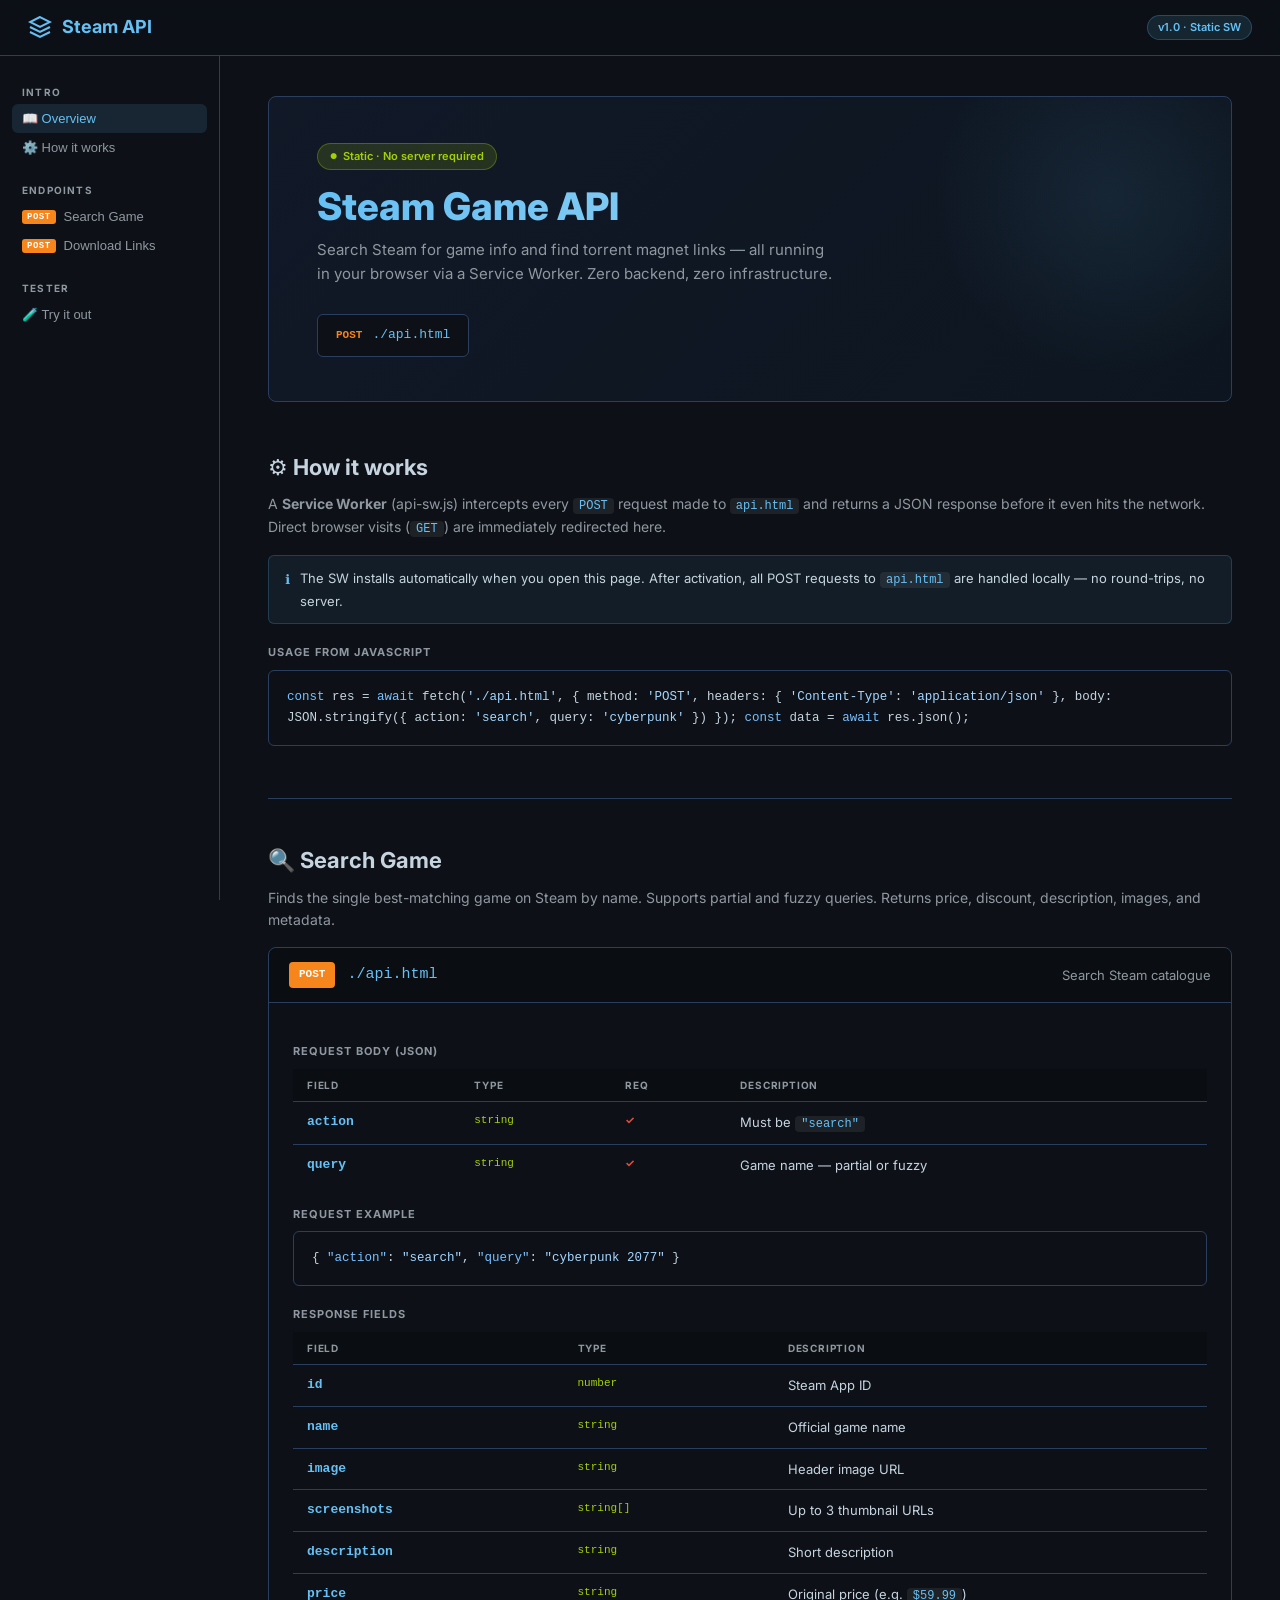
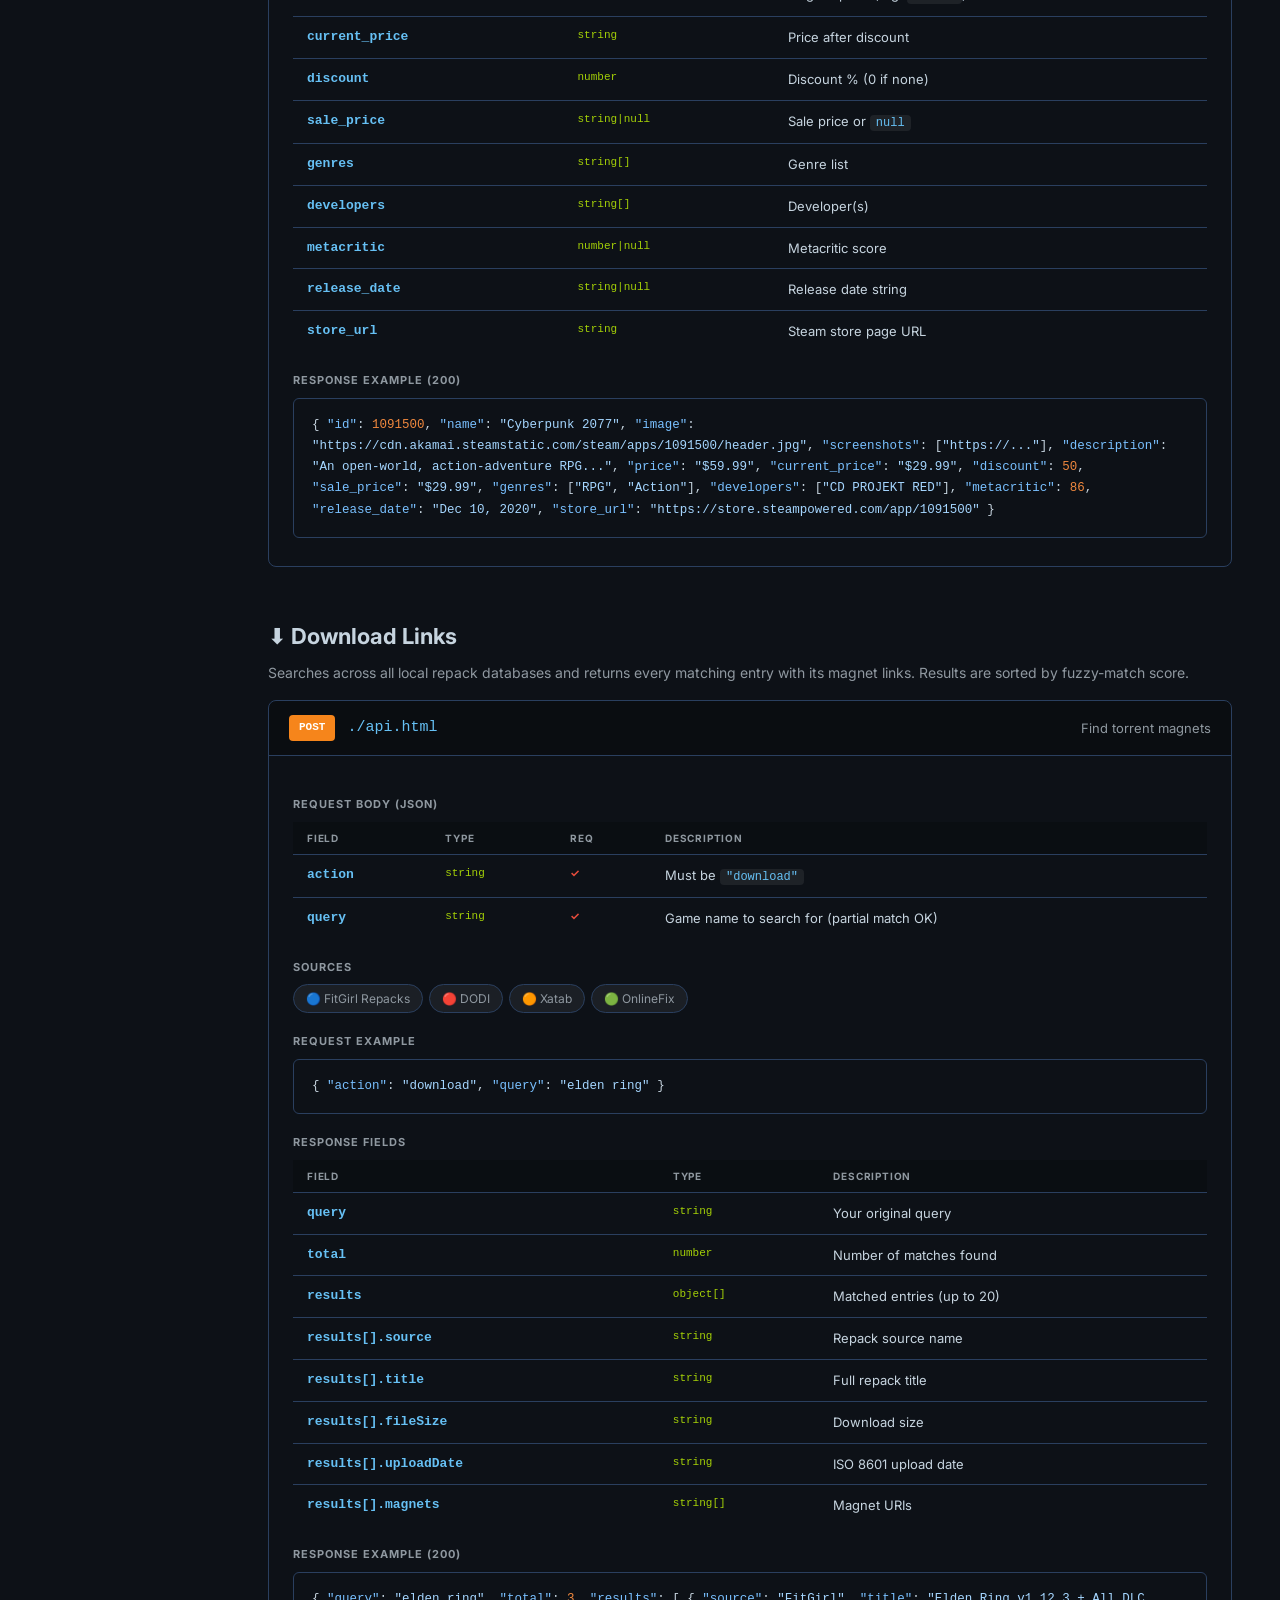
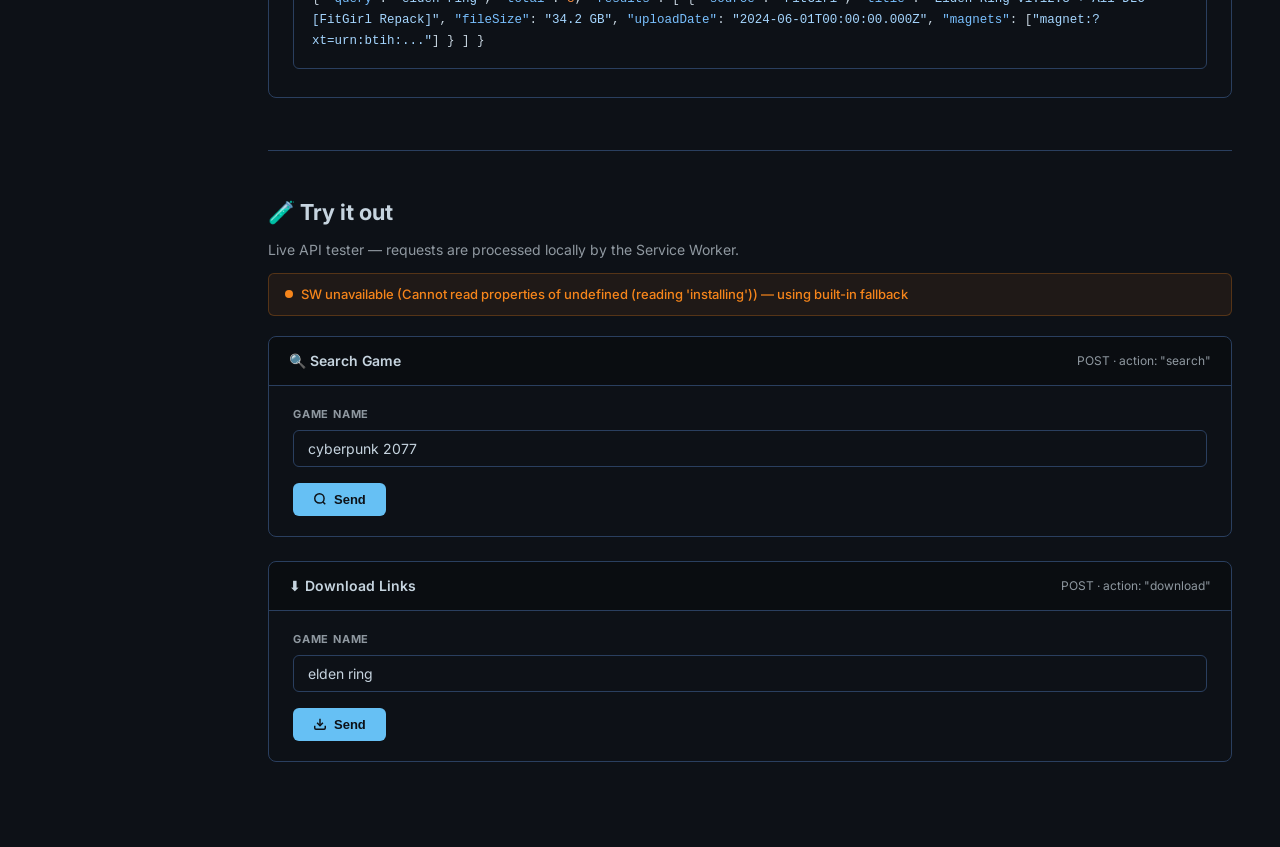
==== backend/index.html @ 7e354c8d "add backend logic" ====
<!DOCTYPE html>
<html lang="en">
<head>
  <meta charset="UTF-8">
  <meta name="viewport" content="width=device-width, initial-scale=1.0">
  <title>Steam API — Documentation</title>
  <link rel="preconnect" href="https://fonts.googleapis.com">
  <link href="https://fonts.googleapis.com/css2?family=Inter:wght@400;500;600;700;800&display=swap" rel="stylesheet">
  <style>
    :root {
      --bg:       #0d1117;
      --bg-nav:   #161b22;
      --bg-card:  #1a2332;
      --bg-code:  #0d1117;
      --border:   #2a3f5f;
      --accent:   #66c0f4;
      --accent2:  #4fa8db;
      --green:    #a4d007;
      --orange:   #f6851b;
      --red:      #e74c3c;
      --text:     #c6d4df;
      --muted:    #8f98a0;
      --r:        8px;
    }
    * { margin: 0; padding: 0; box-sizing: border-box; }
    html { scroll-behavior: smooth; }

    body {
      font-family: 'Inter', system-ui, sans-serif;
      background: var(--bg);
      color: var(--text);
      min-height: 100vh;
      line-height: 1.6;
    }

    /* ── Header ─────────────────────────────────────────────── */
    header {
      position: sticky; top: 0; z-index: 200;
      background: rgba(13,17,23,0.92);
      backdrop-filter: blur(10px);
      border-bottom: 1px solid var(--border);
      height: 56px;
      display: flex; align-items: center; justify-content: space-between;
      padding: 0 28px;
    }
    .logo {
      display: flex; align-items: center; gap: 10px;
      font-size: 18px; font-weight: 700; color: var(--accent);
      text-decoration: none;
    }
    .logo svg { width: 24px; height: 24px; }
    .header-right { display: flex; align-items: center; gap: 12px; }
    .version-tag {
      background: rgba(102,192,244,0.12);
      border: 1px solid rgba(102,192,244,0.25);
      color: var(--accent);
      padding: 3px 10px; border-radius: 20px; font-size: 11px; font-weight: 600;
    }

    /* ── Layout ─────────────────────────────────────────────── */
    .layout {
      display: flex;
      max-width: 1280px;
      margin: 0 auto;
    }

    /* ── Sidebar ─────────────────────────────────────────────── */
    .sidebar {
      width: 220px; flex-shrink: 0;
      padding: 28px 0;
      position: sticky; top: 56px;
      height: calc(100vh - 56px);
      overflow-y: auto;
      border-right: 1px solid var(--border);
    }
    .sb-group { padding: 0 12px; margin-bottom: 20px; }
    .sb-label {
      font-size: 10px; font-weight: 700; text-transform: uppercase;
      letter-spacing: 1.2px; color: var(--muted);
      padding: 0 10px; margin-bottom: 4px;
    }
    .sb-link {
      display: flex; align-items: center; gap: 8px;
      padding: 7px 10px; border-radius: 6px;
      color: var(--muted); font-size: 13px; font-weight: 500;
      cursor: pointer; text-decoration: none; transition: all .15s;
      border: none; background: none; width: 100%; text-align: left;
    }
    .sb-link:hover { background: rgba(102,192,244,0.08); color: var(--text); }
    .sb-link.active { background: rgba(102,192,244,0.12); color: var(--accent); }
    .method-pill {
      font-size: 9px; font-weight: 800; padding: 2px 5px;
      border-radius: 3px; background: var(--orange); color: #fff;
      font-family: monospace; letter-spacing: .5px;
    }

    /* ── Main ────────────────────────────────────────────────── */
    .main {
      flex: 1; min-width: 0;
      padding: 40px 48px;
    }

    /* ── Hero ────────────────────────────────────────────────── */
    .hero {
      background: linear-gradient(135deg, #111827 0%, #0d1620 100%);
      border: 1px solid var(--border);
      border-radius: var(--r);
      padding: 44px 48px;
      margin-bottom: 48px;
      position: relative; overflow: hidden;
    }
    .hero::after {
      content: '';
      position: absolute; top: -80px; right: -60px;
      width: 360px; height: 360px;
      background: radial-gradient(circle, rgba(102,192,244,.09) 0%, transparent 70%);
      pointer-events: none;
    }
    .hero-badge {
      display: inline-flex; align-items: center; gap: 6px;
      background: rgba(164,208,7,.15); border: 1px solid rgba(164,208,7,.3);
      color: var(--green); padding: 4px 12px; border-radius: 20px;
      font-size: 11px; font-weight: 600; margin-bottom: 16px;
    }
    .hero-badge::before { content: '●'; font-size: 8px; }
    .hero-title {
      font-size: 38px; font-weight: 800; line-height: 1.1;
      background: linear-gradient(90deg, var(--accent) 0%, #a8d8f0 100%);
      -webkit-background-clip: text; -webkit-text-fill-color: transparent;
      margin-bottom: 10px;
    }
    .hero-sub {
      color: var(--muted); font-size: 15px; max-width: 520px; margin-bottom: 28px;
    }
    .base-url-box {
      display: inline-flex; align-items: center; gap: 10px;
      background: var(--bg-code); border: 1px solid var(--border);
      border-radius: 6px; padding: 10px 18px; font-family: monospace; font-size: 13px;
    }
    .base-url-box .lbl { color: var(--orange); font-weight: 700; font-size: 11px; }
    .base-url-box .url { color: var(--accent); }

    /* ── Section ─────────────────────────────────────────────── */
    .section { margin-bottom: 52px; }
    h2 {
      font-size: 22px; font-weight: 700; margin-bottom: 8px;
      display: flex; align-items: center; gap: 10px; color: var(--text);
    }
    h3 {
      font-size: 11px; font-weight: 700; text-transform: uppercase;
      letter-spacing: 1px; color: var(--muted); margin-bottom: 8px; margin-top: 20px;
    }
    p { color: var(--muted); margin-bottom: 12px; font-size: 14px; }
    hr { border: none; border-top: 1px solid var(--border); margin: 44px 0; }

    /* ── Info box ────────────────────────────────────────────── */
    .info-box {
      display: flex; align-items: flex-start; gap: 10px;
      background: rgba(102,192,244,.07); border: 1px solid rgba(102,192,244,.2);
      border-radius: 6px; padding: 12px 16px; font-size: 13px; color: var(--text);
      margin: 16px 0;
    }
    .info-box .icon { color: var(--accent); flex-shrink: 0; margin-top: 1px; }

    /* ── Endpoint card ───────────────────────────────────────── */
    .endpoint {
      border: 1px solid var(--border); border-radius: var(--r);
      overflow: hidden; margin-top: 16px;
    }
    .ep-head {
      display: flex; align-items: center; gap: 12px;
      padding: 14px 20px; background: rgba(0,0,0,.25);
      border-bottom: 1px solid var(--border);
    }
    .ep-method {
      font-size: 11px; font-weight: 800; padding: 4px 10px; border-radius: 4px;
      background: var(--orange); color: #fff; font-family: monospace;
    }
    .ep-path { font-family: monospace; font-size: 15px; color: var(--accent); }
    .ep-tagline { color: var(--muted); font-size: 13px; margin-left: auto; }
    .ep-body { padding: 20px 24px; }

    /* ── Table ───────────────────────────────────────────────── */
    table { width: 100%; border-collapse: collapse; font-size: 13px; }
    th {
      text-align: left; padding: 8px 14px;
      background: rgba(0,0,0,.2); color: var(--muted);
      font-size: 10px; font-weight: 700; text-transform: uppercase; letter-spacing: .8px;
    }
    td { padding: 10px 14px; border-top: 1px solid var(--border); vertical-align: top; }
    .td-name { font-family: monospace; color: var(--accent); font-weight: 600; }
    .td-type { font-family: monospace; color: var(--green); font-size: 11px; }
    .td-req  { color: var(--red); font-size: 11px; font-weight: 700; }
    code {
      background: rgba(255,255,255,.07); padding: 1px 6px; border-radius: 4px;
      font-family: monospace; font-size: 12px; color: var(--accent);
    }

    /* ── Code block ──────────────────────────────────────────── */
    .cb {
      background: var(--bg-code); border: 1px solid var(--border);
      border-radius: 6px; padding: 16px 18px; font-family: monospace;
      font-size: 12.5px; line-height: 1.7; overflow-x: auto;
      margin: 8px 0;
    }
    .jk { color: #79c0ff; }
    .js { color: #a5d6ff; }
    .jn { color: #f0883e; }
    .jb { color: #ff7b72; }
    .jnu { color: #8b949e; }

    /* ── Tags ────────────────────────────────────────────────── */
    .tags { display: flex; flex-wrap: wrap; gap: 6px; margin: 8px 0; }
    .tag {
      background: rgba(255,255,255,.06); border: 1px solid var(--border);
      padding: 4px 12px; border-radius: 20px; font-size: 12px; color: var(--muted);
    }

    /* ── Tester ──────────────────────────────────────────────── */
    .tester {
      border: 1px solid var(--border); border-radius: var(--r);
      overflow: hidden; margin-bottom: 24px;
    }
    .tester-head {
      display: flex; align-items: center; justify-content: space-between;
      padding: 13px 20px; background: rgba(0,0,0,.25);
      border-bottom: 1px solid var(--border);
    }
    .tester-title { font-size: 14px; font-weight: 600; }
    .tester-meta  { font-size: 12px; color: var(--muted); }
    .tester-body  { padding: 20px 24px; }

    .form-group { margin-bottom: 16px; }
    .form-label {
      display: block; font-size: 11px; font-weight: 700; text-transform: uppercase;
      letter-spacing: .8px; color: var(--muted); margin-bottom: 6px;
    }
    .form-input {
      width: 100%; background: var(--bg-code); border: 1px solid var(--border);
      border-radius: 6px; padding: 9px 14px; color: var(--text);
      font-size: 14px; font-family: inherit; transition: border-color .15s;
    }
    .form-input:focus { outline: none; border-color: var(--accent); }
    .form-input::placeholder { color: var(--muted); }

    .btn {
      display: inline-flex; align-items: center; gap: 7px;
      padding: 9px 20px; border-radius: 6px; border: none;
      font-size: 13px; font-weight: 600; cursor: pointer; transition: all .15s;
    }
    .btn-primary { background: var(--accent); color: #0d1117; }
    .btn-primary:hover { background: var(--accent2); }
    .btn-primary:disabled { background: var(--border); color: var(--muted); cursor: not-allowed; }

    /* ── SW status ───────────────────────────────────────────── */
    .sw-bar {
      display: flex; align-items: center; gap: 8px;
      padding: 10px 16px; border-radius: 6px; font-size: 13px; font-weight: 500;
      margin-bottom: 20px;
    }
    .sw-bar.loading { background: rgba(102,192,244,.08); border: 1px solid rgba(102,192,244,.2); color: var(--accent); }
    .sw-bar.ready   { background: rgba(164,208,7,.08);  border: 1px solid rgba(164,208,7,.25);  color: var(--green); }
    .sw-bar.error   { background: rgba(231,76,60,.08);  border: 1px solid rgba(231,76,60,.25);  color: var(--red);   }
    .sw-bar.warn    { background: rgba(246,133,27,.08); border: 1px solid rgba(246,133,27,.25); color: var(--orange); }
    .dot { width: 8px; height: 8px; border-radius: 50%; flex-shrink: 0; }
    .dot-green  { background: var(--green); }
    .dot-blue   { background: var(--accent); animation: pulse 1.4s infinite; }
    .dot-red    { background: var(--red); }
    .dot-orange { background: var(--orange); }
    @keyframes pulse { 0%,100%{opacity:1} 50%{opacity:.25} }

    /* ── Response ────────────────────────────────────────────── */
    .resp-section { margin-top: 16px; }
    .resp-meta {
      display: flex; align-items: center; justify-content: space-between;
      margin-bottom: 8px;
    }
    .status-pill {
      padding: 3px 10px; border-radius: 20px; font-size: 11px;
      font-weight: 700; font-family: monospace;
    }
    .s200 { background: rgba(164,208,7,.18); color: var(--green); }
    .s404 { background: rgba(231,76,60,.18); color: var(--red); }
    .s400 { background: rgba(246,133,27,.18); color: var(--orange); }
    .s500 { background: rgba(231,76,60,.18); color: var(--red); }
    .resp-ms { font-size: 12px; color: var(--muted); }
    .json-out {
      background: var(--bg-code); border: 1px solid var(--border);
      border-radius: 6px; padding: 16px 18px;
      font-family: monospace; font-size: 12.5px; line-height: 1.7;
      overflow: auto; max-height: 520px; white-space: pre;
    }

    /* ── Spinner ─────────────────────────────────────────────── */
    .spin {
      width: 14px; height: 14px; border: 2px solid var(--border);
      border-top-color: var(--accent); border-radius: 50%;
      animation: rot .7s linear infinite; display: inline-block;
    }
    @keyframes rot { to { transform: rotate(360deg); } }

    /* ── Responsive ──────────────────────────────────────────── */
    @media (max-width: 800px) {
      .sidebar { display: none; }
      .main { padding: 24px 20px; }
      .hero { padding: 28px 24px; }
      .hero-title { font-size: 26px; }
    }
  </style>
</head>
<body>

<!-- ─ Header ─────────────────────────────────────────── -->
<header>
  <a class="logo" href="#overview">
    <svg viewBox="0 0 24 24" fill="none" stroke="currentColor" stroke-width="2">
      <path d="M12 2L2 7l10 5 10-5-10-5z"/>
      <path d="M2 17l10 5 10-5"/>
      <path d="M2 12l10 5 10-5"/>
    </svg>
    Steam API
  </a>
  <div class="header-right">
    <span class="version-tag">v1.0 · Static SW</span>
  </div>
</header>

<div class="layout">

  <!-- ─ Sidebar ──────────────────────────────────────── -->
  <nav class="sidebar">
    <div class="sb-group">
      <div class="sb-label">Intro</div>
      <button class="sb-link active" onclick="goto('overview')">📖 Overview</button>
      <button class="sb-link" onclick="goto('how')">⚙️ How it works</button>
    </div>
    <div class="sb-group">
      <div class="sb-label">Endpoints</div>
      <button class="sb-link" onclick="goto('search-doc')">
        <span class="method-pill">POST</span> Search Game
      </button>
      <button class="sb-link" onclick="goto('download-doc')">
        <span class="method-pill">POST</span> Download Links
      </button>
    </div>
    <div class="sb-group">
      <div class="sb-label">Tester</div>
      <button class="sb-link" onclick="goto('tester')">🧪 Try it out</button>
    </div>
  </nav>

  <!-- ─ Main ─────────────────────────────────────────── -->
  <main class="main">

    <!-- Hero -->
    <div class="hero" id="overview">
      <div class="hero-badge">Static · No server required</div>
      <div class="hero-title">Steam Game API</div>
      <p class="hero-sub">
        Search Steam for game info and find torrent magnet links — all running in your browser
        via a Service Worker. Zero backend, zero infrastructure.
      </p>
      <div class="base-url-box">
        <span class="lbl">POST</span>
        <span class="url">./api.html</span>
      </div>
    </div>

    <!-- How it works -->
    <div class="section" id="how">
      <h2>⚙️ How it works</h2>
      <p>
        A <strong>Service Worker</strong> (api-sw.js) intercepts every
        <code>POST</code> request made to <code>api.html</code> and returns a JSON response
        before it even hits the network. Direct browser visits (<code>GET</code>) are
        immediately redirected here.
      </p>
      <div class="info-box">
        <span class="icon">ℹ</span>
        <span>The SW installs automatically when you open this page. After activation, all POST
        requests to <code>api.html</code> are handled locally — no round-trips, no server.</span>
      </div>
      <h3>Usage from JavaScript</h3>
      <div class="cb"><span class="jk">const</span> res = <span class="jk">await</span> fetch(<span class="js">'./api.html'</span>, {
  method:  <span class="js">'POST'</span>,
  headers: { <span class="js">'Content-Type'</span>: <span class="js">'application/json'</span> },
  body:    JSON.stringify({ action: <span class="js">'search'</span>, query: <span class="js">'cyberpunk'</span> })
});
<span class="jk">const</span> data = <span class="jk">await</span> res.json();</div>
    </div>

    <hr>

    <!-- ── Endpoint 1: Search ─────────────────────────── -->
    <div class="section" id="search-doc">
      <h2>🔍 Search Game</h2>
      <p>
        Finds the single best-matching game on Steam by name. Supports partial and fuzzy queries.
        Returns price, discount, description, images, and metadata.
      </p>

      <div class="endpoint">
        <div class="ep-head">
          <span class="ep-method">POST</span>
          <span class="ep-path">./api.html</span>
          <span class="ep-tagline">Search Steam catalogue</span>
        </div>
        <div class="ep-body">

          <h3>Request body (JSON)</h3>
          <table>
            <thead><tr><th>Field</th><th>Type</th><th>Req</th><th>Description</th></tr></thead>
            <tbody>
              <tr>
                <td class="td-name">action</td>
                <td class="td-type">string</td>
                <td class="td-req">✓</td>
                <td>Must be <code>"search"</code></td>
              </tr>
              <tr>
                <td class="td-name">query</td>
                <td class="td-type">string</td>
                <td class="td-req">✓</td>
                <td>Game name — partial or fuzzy</td>
              </tr>
            </tbody>
          </table>

          <h3>Request example</h3>
          <div class="cb">{ <span class="jk">"action"</span>: <span class="js">"search"</span>, <span class="jk">"query"</span>: <span class="js">"cyberpunk 2077"</span> }</div>

          <h3>Response fields</h3>
          <table>
            <thead><tr><th>Field</th><th>Type</th><th>Description</th></tr></thead>
            <tbody>
              <tr><td class="td-name">id</td><td class="td-type">number</td><td>Steam App ID</td></tr>
              <tr><td class="td-name">name</td><td class="td-type">string</td><td>Official game name</td></tr>
              <tr><td class="td-name">image</td><td class="td-type">string</td><td>Header image URL</td></tr>
              <tr><td class="td-name">screenshots</td><td class="td-type">string[]</td><td>Up to 3 thumbnail URLs</td></tr>
              <tr><td class="td-name">description</td><td class="td-type">string</td><td>Short description</td></tr>
              <tr><td class="td-name">price</td><td class="td-type">string</td><td>Original price (e.g. <code>$59.99</code>)</td></tr>
              <tr><td class="td-name">current_price</td><td class="td-type">string</td><td>Price after discount</td></tr>
              <tr><td class="td-name">discount</td><td class="td-type">number</td><td>Discount % (0 if none)</td></tr>
              <tr><td class="td-name">sale_price</td><td class="td-type">string|null</td><td>Sale price or <code>null</code></td></tr>
              <tr><td class="td-name">genres</td><td class="td-type">string[]</td><td>Genre list</td></tr>
              <tr><td class="td-name">developers</td><td class="td-type">string[]</td><td>Developer(s)</td></tr>
              <tr><td class="td-name">metacritic</td><td class="td-type">number|null</td><td>Metacritic score</td></tr>
              <tr><td class="td-name">release_date</td><td class="td-type">string|null</td><td>Release date string</td></tr>
              <tr><td class="td-name">store_url</td><td class="td-type">string</td><td>Steam store page URL</td></tr>
            </tbody>
          </table>

          <h3>Response example (200)</h3>
          <div class="cb">{
  <span class="jk">"id"</span>:            <span class="jn">1091500</span>,
  <span class="jk">"name"</span>:          <span class="js">"Cyberpunk 2077"</span>,
  <span class="jk">"image"</span>:         <span class="js">"https://cdn.akamai.steamstatic.com/steam/apps/1091500/header.jpg"</span>,
  <span class="jk">"screenshots"</span>:   [<span class="js">"https://..."</span>],
  <span class="jk">"description"</span>:   <span class="js">"An open-world, action-adventure RPG..."</span>,
  <span class="jk">"price"</span>:         <span class="js">"$59.99"</span>,
  <span class="jk">"current_price"</span>: <span class="js">"$29.99"</span>,
  <span class="jk">"discount"</span>:      <span class="jn">50</span>,
  <span class="jk">"sale_price"</span>:    <span class="js">"$29.99"</span>,
  <span class="jk">"genres"</span>:        [<span class="js">"RPG"</span>, <span class="js">"Action"</span>],
  <span class="jk">"developers"</span>:    [<span class="js">"CD PROJEKT RED"</span>],
  <span class="jk">"metacritic"</span>:    <span class="jn">86</span>,
  <span class="jk">"release_date"</span>:  <span class="js">"Dec 10, 2020"</span>,
  <span class="jk">"store_url"</span>:     <span class="js">"https://store.steampowered.com/app/1091500"</span>
}</div>
        </div>
      </div>
    </div>

    <!-- ── Endpoint 2: Download ───────────────────────── -->
    <div class="section" id="download-doc">
      <h2>⬇️ Download Links</h2>
      <p>
        Searches across all local repack databases and returns every matching
        entry with its magnet links. Results are sorted by fuzzy-match score.
      </p>

      <div class="endpoint">
        <div class="ep-head">
          <span class="ep-method">POST</span>
          <span class="ep-path">./api.html</span>
          <span class="ep-tagline">Find torrent magnets</span>
        </div>
        <div class="ep-body">

          <h3>Request body (JSON)</h3>
          <table>
            <thead><tr><th>Field</th><th>Type</th><th>Req</th><th>Description</th></tr></thead>
            <tbody>
              <tr>
                <td class="td-name">action</td>
                <td class="td-type">string</td>
                <td class="td-req">✓</td>
                <td>Must be <code>"download"</code></td>
              </tr>
              <tr>
                <td class="td-name">query</td>
                <td class="td-type">string</td>
                <td class="td-req">✓</td>
                <td>Game name to search for (partial match OK)</td>
              </tr>
            </tbody>
          </table>

          <h3>Sources</h3>
          <div class="tags">
            <span class="tag">🔵 FitGirl Repacks</span>
            <span class="tag">🔴 DODI</span>
            <span class="tag">🟠 Xatab</span>
            <span class="tag">🟢 OnlineFix</span>
          </div>

          <h3>Request example</h3>
          <div class="cb">{ <span class="jk">"action"</span>: <span class="js">"download"</span>, <span class="jk">"query"</span>: <span class="js">"elden ring"</span> }</div>

          <h3>Response fields</h3>
          <table>
            <thead><tr><th>Field</th><th>Type</th><th>Description</th></tr></thead>
            <tbody>
              <tr><td class="td-name">query</td><td class="td-type">string</td><td>Your original query</td></tr>
              <tr><td class="td-name">total</td><td class="td-type">number</td><td>Number of matches found</td></tr>
              <tr><td class="td-name">results</td><td class="td-type">object[]</td><td>Matched entries (up to 20)</td></tr>
              <tr><td class="td-name">results[].source</td><td class="td-type">string</td><td>Repack source name</td></tr>
              <tr><td class="td-name">results[].title</td><td class="td-type">string</td><td>Full repack title</td></tr>
              <tr><td class="td-name">results[].fileSize</td><td class="td-type">string</td><td>Download size</td></tr>
              <tr><td class="td-name">results[].uploadDate</td><td class="td-type">string</td><td>ISO 8601 upload date</td></tr>
              <tr><td class="td-name">results[].magnets</td><td class="td-type">string[]</td><td>Magnet URIs</td></tr>
            </tbody>
          </table>

          <h3>Response example (200)</h3>
          <div class="cb">{
  <span class="jk">"query"</span>:   <span class="js">"elden ring"</span>,
  <span class="jk">"total"</span>:   <span class="jn">3</span>,
  <span class="jk">"results"</span>: [
    {
      <span class="jk">"source"</span>:     <span class="js">"FitGirl"</span>,
      <span class="jk">"title"</span>:      <span class="js">"Elden Ring v1.12.3 + All DLC [FitGirl Repack]"</span>,
      <span class="jk">"fileSize"</span>:   <span class="js">"34.2 GB"</span>,
      <span class="jk">"uploadDate"</span>: <span class="js">"2024-06-01T00:00:00.000Z"</span>,
      <span class="jk">"magnets"</span>:    [<span class="js">"magnet:?xt=urn:btih:..."</span>]
    }
  ]
}</div>
        </div>
      </div>
    </div>

    <hr>

    <!-- ── Tester ─────────────────────────────────────── -->
    <div class="section" id="tester">
      <h2>🧪 Try it out</h2>
      <p>Live API tester — requests are processed locally by the Service Worker.</p>

      <!-- SW status -->
      <div id="sw-status" class="sw-bar loading">
        <span class="dot dot-blue"></span>
        <span id="sw-msg">Initializing Service Worker…</span>
      </div>

      <!-- Search tester -->
      <div class="tester">
        <div class="tester-head">
          <span class="tester-title">🔍 Search Game</span>
          <span class="tester-meta">POST · action: "search"</span>
        </div>
        <div class="tester-body">
          <div class="form-group">
            <label class="form-label" for="sq">Game name</label>
            <input id="sq" class="form-input" type="text" placeholder="e.g. cyberpunk, elden ring, witcher…" value="cyberpunk 2077">
          </div>
          <button class="btn btn-primary" id="sb" onclick="runSearch()">
            <svg width="14" height="14" viewBox="0 0 24 24" fill="none" stroke="currentColor" stroke-width="2.5">
              <circle cx="11" cy="11" r="8"/><line x1="21" y1="21" x2="16.65" y2="16.65"/>
            </svg>
            Send
          </button>
          <div id="sr" class="resp-section" style="display:none"></div>
        </div>
      </div>

      <!-- Download tester -->
      <div class="tester">
        <div class="tester-head">
          <span class="tester-title">⬇️ Download Links</span>
          <span class="tester-meta">POST · action: "download"</span>
        </div>
        <div class="tester-body">
          <div class="form-group">
            <label class="form-label" for="dq">Game name</label>
            <input id="dq" class="form-input" type="text" placeholder="e.g. elden ring, gta, witcher 3…" value="elden ring">
          </div>
          <button class="btn btn-primary" id="db" onclick="runDownload()">
            <svg width="14" height="14" viewBox="0 0 24 24" fill="none" stroke="currentColor" stroke-width="2.5">
              <path d="M21 15v4a2 2 0 0 1-2 2H5a2 2 0 0 1-2-2v-4"/>
              <polyline points="7 10 12 15 17 10"/><line x1="12" y1="15" x2="12" y2="3"/>
            </svg>
            Send
          </button>
          <div id="dr" class="resp-section" style="display:none"></div>
        </div>
      </div>
    </div>

  </main>
</div>

<script>
  // ── Embedded API logic (fallback when SW unavailable) ──────
  const _SOURCES = [
    { name: 'FitGirl',   path: './games/fitgirl.json'   },
    { name: 'DODI',      path: './games/dodi.json'       },
    { name: 'Xatab',     path: './games/xatab.json'      },
    { name: 'OnlineFix', path: './games/onlinefix.json'  },
  ];
  let _gameCache = null;

  async function _proxyJSON(url) {
    const proxies = [
      async () => { const r = await fetch(`https://api.allorigins.win/get?url=${encodeURIComponent(url)}`); const { contents } = await r.json(); return JSON.parse(contents); },
      async () => { const r = await fetch(`https://corsproxy.io/?${encodeURIComponent(url)}`); return r.json(); },
    ];
    for (const p of proxies) { try { return await p(); } catch {} }
    throw new Error('CORS proxies unavailable. Check your internet connection.');
  }

  function _norm(s) {
    return s.toLowerCase().replace(/[:\-–—]/g,' ').replace(/[^a-z0-9 ]/g,'').replace(/\s+/g,' ').trim();
  }
  function _sim(a, b) {
    const na = _norm(a), nb = _norm(b);
    if (na === nb) return 1;
    if (nb.includes(na)) return 0.9;
    if (na.includes(nb)) return 0.85;
    const aw = na.split(' ').filter(Boolean), bw = nb.split(' ').filter(Boolean), bSet = new Set(bw);
    let hits = 0;
    for (const w of aw) { if (bSet.has(w)) hits++; else if (bw.some(t => t.includes(w)||w.includes(t))) hits += 0.5; }
    return hits / Math.max(aw.length, bw.length, 1);
  }
  function _best(q, items, fn) {
    let best = items[0], top = -1;
    for (const x of items) { const s = _sim(q, fn(x)); if (s > top) { top = s; best = x; } }
    return best;
  }

  async function _apiSearch(query) {
    const sd = await _proxyJSON(`https://store.steampowered.com/api/storesearch/?term=${encodeURIComponent(query)}&l=english&cc=US`);
    if (!sd?.items?.length) { const e = new Error(`No game found for: "${query}"`); e.status = 404; throw e; }
    const best = _best(query, sd.items, i => i.name);
    const dd = await _proxyJSON(`https://store.steampowered.com/api/appdetails?appids=${best.id}&cc=US&l=english`);
    const app = dd?.[best.id]?.data;
    if (!app) { const e = new Error('Game details unavailable'); e.status = 404; throw e; }
    const p = app.price_overview;
    return {
      id: app.steam_appid, name: app.name, image: app.header_image,
      screenshots: (app.screenshots||[]).slice(0,3).map(s=>s.path_thumbnail),
      description: app.short_description,
      price: p ? p.initial_formatted : 'Free to Play',
      current_price: p ? p.final_formatted : 'Free to Play',
      discount: p ? p.discount_percent : 0,
      sale_price: (p&&p.discount_percent>0) ? p.final_formatted : null,
      genres: (app.genres||[]).map(g=>g.description),
      developers: app.developers||[], publishers: app.publishers||[],
      metacritic: app.metacritic?.score??null, platforms: app.platforms||{},
      release_date: app.release_date?.date??null,
      store_url: `https://store.steampowered.com/app/${app.steam_appid}`,
    };
  }

  async function _apiDownload(query) {
    if (!_gameCache) {
      _gameCache = await Promise.all(_SOURCES.map(async ({ name, path }) => {
        try { const r = await fetch(path); const d = await r.json(); return { name, downloads: d.downloads||[] }; }
        catch (e) {
          if (location.protocol === 'file:') throw new Error('Download search requires an HTTP server. Run: python -m http.server 8080');
          return { name, downloads: [] };
        }
      }));
    }
    const results = [];
    for (const { name, downloads } of _gameCache) {
      for (const g of downloads) {
        const score = _sim(query, g.title);
        if (score >= 0.25) results.push({ score, source: name, title: g.title, fileSize: g.fileSize, uploadDate: g.uploadDate, magnets: g.uris||[] });
      }
    }
    results.sort((a,b) => b.score - a.score);
    const out = results.slice(0,20).map(({score,...r}) => r);
    return { query, total: out.length, results: out };
  }

  // ── Service Worker ─────────────────────────────────────────
  let swActive = false;

  async function initSW() {
    const bar = document.getElementById('sw-status');

    if (location.protocol === 'file:') {
      setBar(bar, 'warn', 'Running on file:// — Service Worker disabled. Tester uses built-in fallback (search ✓, download requires HTTP server)');
      return;
    }
    if (!('serviceWorker' in navigator)) {
      setBar(bar, 'warn', 'Service Workers not supported — using built-in fallback');
      return;
    }

    try {
      const reg = await navigator.serviceWorker.register('./api-sw.js', { scope: './' });
      if (navigator.serviceWorker.controller) { swActive = true; setBar(bar, 'ready', 'Service Worker active — POST to api.html returns JSON'); return; }
      const sw = reg.installing || reg.waiting;
      if (sw) sw.addEventListener('statechange', () => { if (sw.state === 'activated') { swActive = true; setBar(bar, 'ready', 'Service Worker active — POST to api.html returns JSON'); } });
      navigator.serviceWorker.addEventListener('controllerchange', () => { swActive = true; setBar(bar, 'ready', 'Service Worker active — POST to api.html returns JSON'); });
    } catch (e) {
      setBar(bar, 'warn', `SW unavailable (${e.message.split(':')[0]}) — using built-in fallback`);
    }
  }

  function setBar(el, state, text) {
    const map = { ready: ['dot-green','sw-bar ready'], warn: ['dot-orange','sw-bar warn'], error: ['dot-red','sw-bar error'], loading: ['dot-blue','sw-bar loading'] };
    const [dot, cls] = map[state] || map.loading;
    el.className = cls;
    el.innerHTML = `<span class="dot ${dot}"></span><span>${text}</span>`;
  }

  // ── API call (SW if active, else inline fallback) ──────────
  async function callAPI(action, query) {
    const t0 = Date.now();
    if (swActive) {
      const res = await fetch('./api.html', { method: 'POST', headers: { 'Content-Type': 'application/json' }, body: JSON.stringify({ action, query }) });
      return { status: res.status, data: await res.json(), ms: Date.now() - t0 };
    }
    try {
      const data = action === 'search' ? await _apiSearch(query) : await _apiDownload(query);
      return { status: 200, data, ms: Date.now() - t0 };
    } catch (e) {
      return { status: e.status || 500, data: { error: e.message }, ms: Date.now() - t0 };
    }
  }

  // ── Testers ────────────────────────────────────────────────
  async function runSearch() {
    const q = document.getElementById('sq').value.trim();
    if (!q) return;
    await runTest('sb', 'sr', 'search', q, 'Fetching from Steam API…');
  }

  async function runDownload() {
    const q = document.getElementById('dq').value.trim();
    if (!q) return;
    await runTest('db', 'dr', 'download', q, 'Scanning game databases…');
  }

  async function runTest(btnId, outId, action, query, loadingMsg) {
    const btn = document.getElementById(btnId);
    const out = document.getElementById(outId);
    const orig = btn.innerHTML;

    btn.disabled = true;
    btn.innerHTML = `<span class="spin"></span> ${loadingMsg}`;
    out.style.display = 'block';
    out.innerHTML = `<div style="color:var(--muted);font-size:13px;padding:8px 0">
      <span class="spin" style="vertical-align:middle;margin-right:8px"></span>${loadingMsg}
    </div>`;

    try {
      const { status, data, ms } = await callAPI(action, query);
      const cls = `s${status}`;
      const label = status === 200 ? 'OK' : status === 404 ? 'NOT FOUND' : 'ERROR';
      out.innerHTML = `
        <div class="resp-meta">
          <span class="status-pill ${cls}">${status} ${label}</span>
          <span class="resp-ms">${ms} ms</span>
        </div>
        <div class="json-out">${highlight(JSON.stringify(data, null, 2))}</div>`;
    } catch (e) {
      out.innerHTML = `<div style="color:var(--red);font-size:13px;padding:8px 0">
        ✗ ${e.message}<br>
        <span style="color:var(--muted)">Make sure the Service Worker is active (green bar above).</span>
      </div>`;
    }

    btn.disabled = false;
    btn.innerHTML = orig;
  }

  // ── JSON syntax highlight ──────────────────────────────────
  function highlight(json) {
    return json
      .replace(/&/g, '&amp;').replace(/</g, '&lt;').replace(/>/g, '&gt;')
      .replace(
        /("(?:\\u[\da-fA-F]{4}|\\[^u]|[^\\"])*"(\s*:)?|\b(?:true|false|null)\b|-?\d+(?:\.\d*)?(?:[eE][+-]?\d+)?)/g,
        m => {
          if (/^"/.test(m)) return /:$/.test(m) ? `<span style="color:#79c0ff">${m}</span>` : `<span style="color:#a5d6ff">${m}</span>`;
          if (/true|false/.test(m)) return `<span style="color:#ff7b72">${m}</span>`;
          if (/null/.test(m))       return `<span style="color:#8b949e">${m}</span>`;
          return `<span style="color:#f0883e">${m}</span>`;
        }
      );
  }

  // ── Sidebar active state ───────────────────────────────────
  function goto(id) {
    document.getElementById(id)?.scrollIntoView({ behavior: 'smooth', block: 'start' });
    document.querySelectorAll('.sb-link').forEach(l => l.classList.remove('active'));
    event.currentTarget?.classList.add('active');
  }

  // ── Enter key support ──────────────────────────────────────
  document.addEventListener('keydown', e => {
    if (e.key === 'Enter') {
      if (e.target.id === 'sq') runSearch();
      if (e.target.id === 'dq') runDownload();
    }
  });

  initSW();
</script>
</body>
</html>
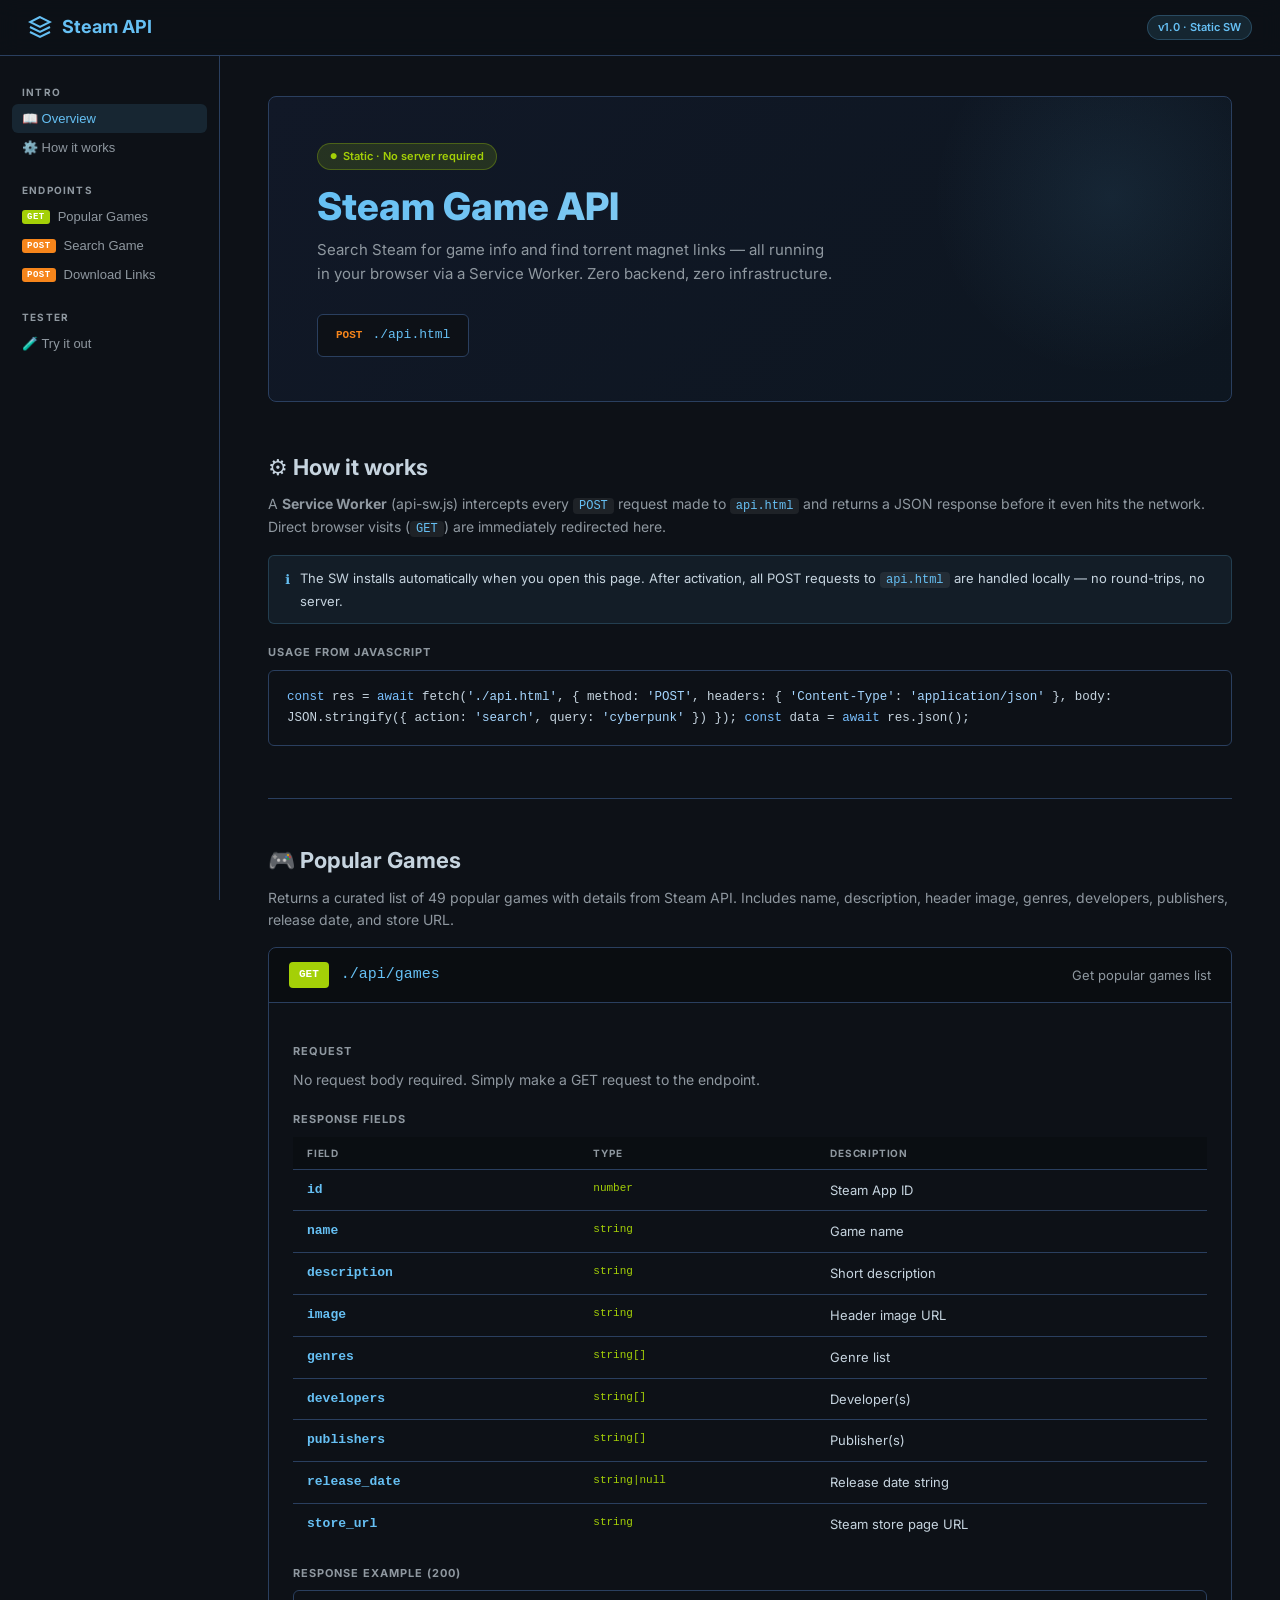
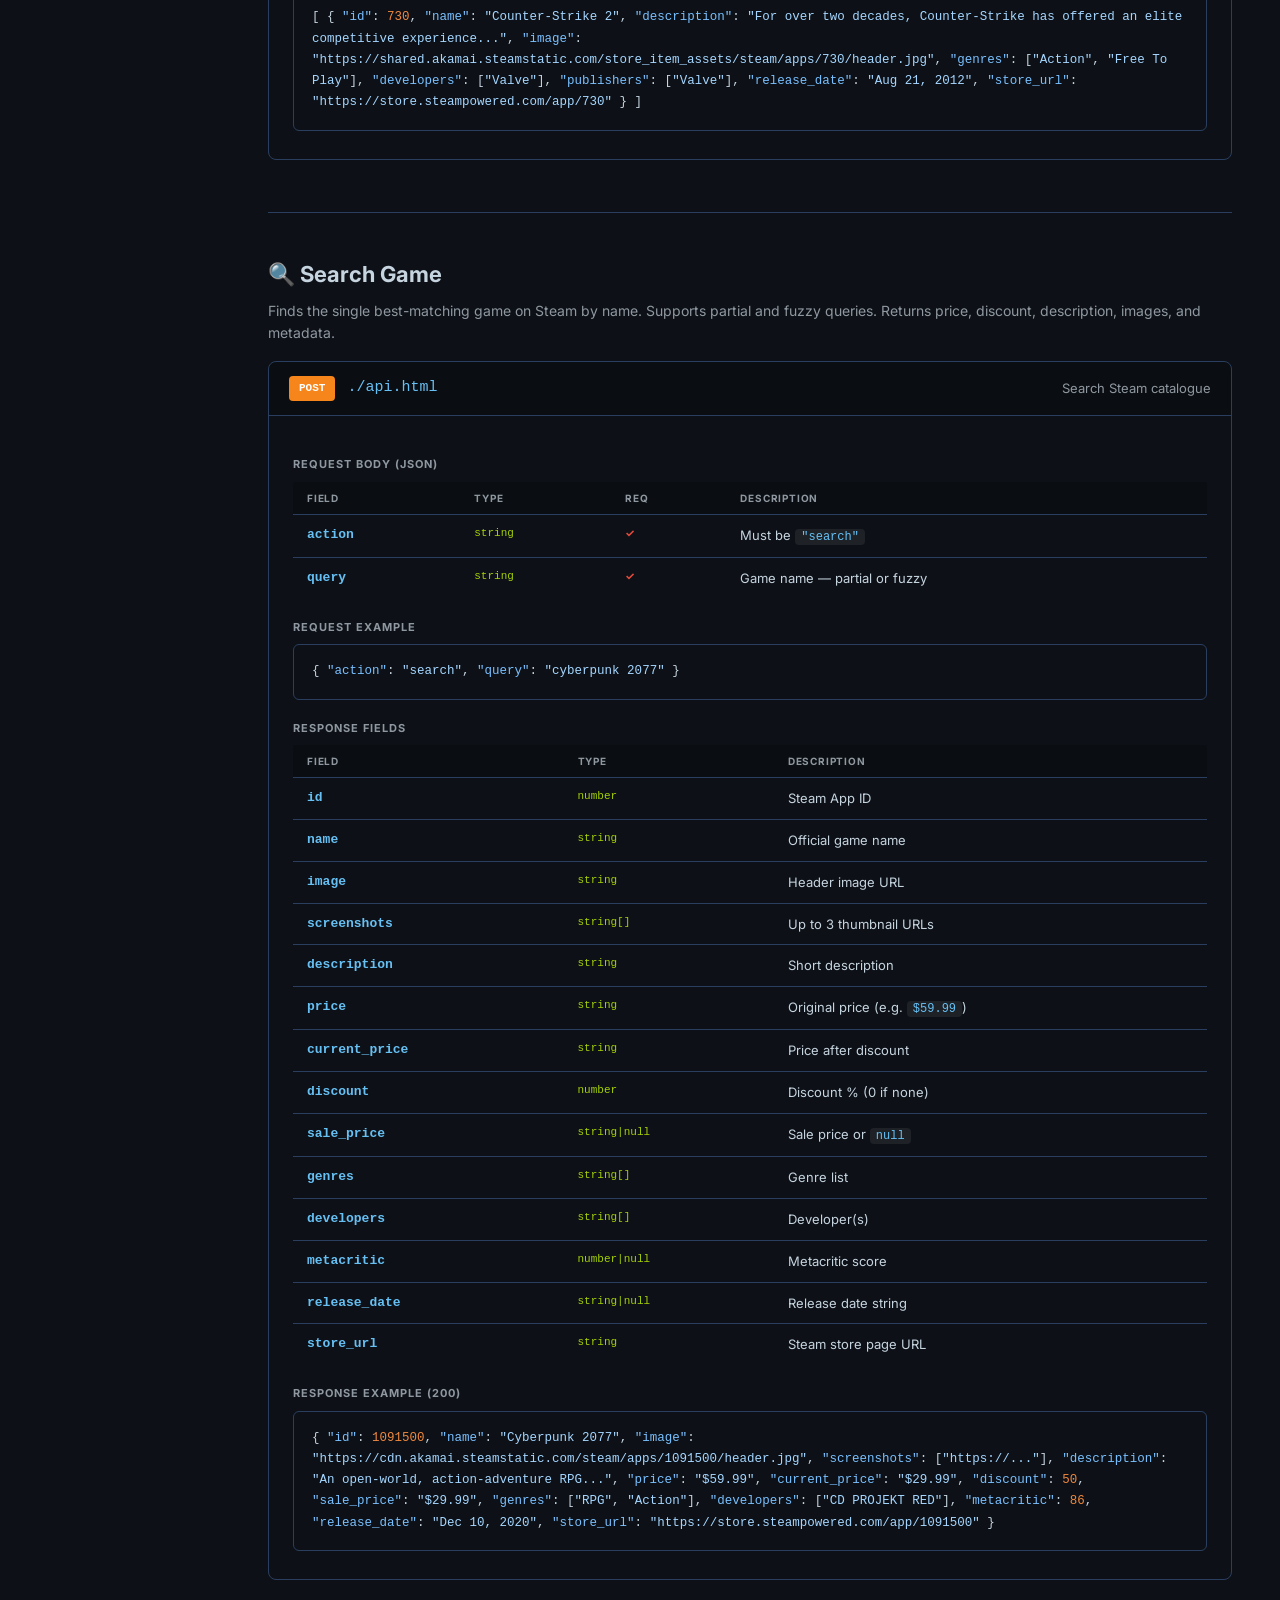
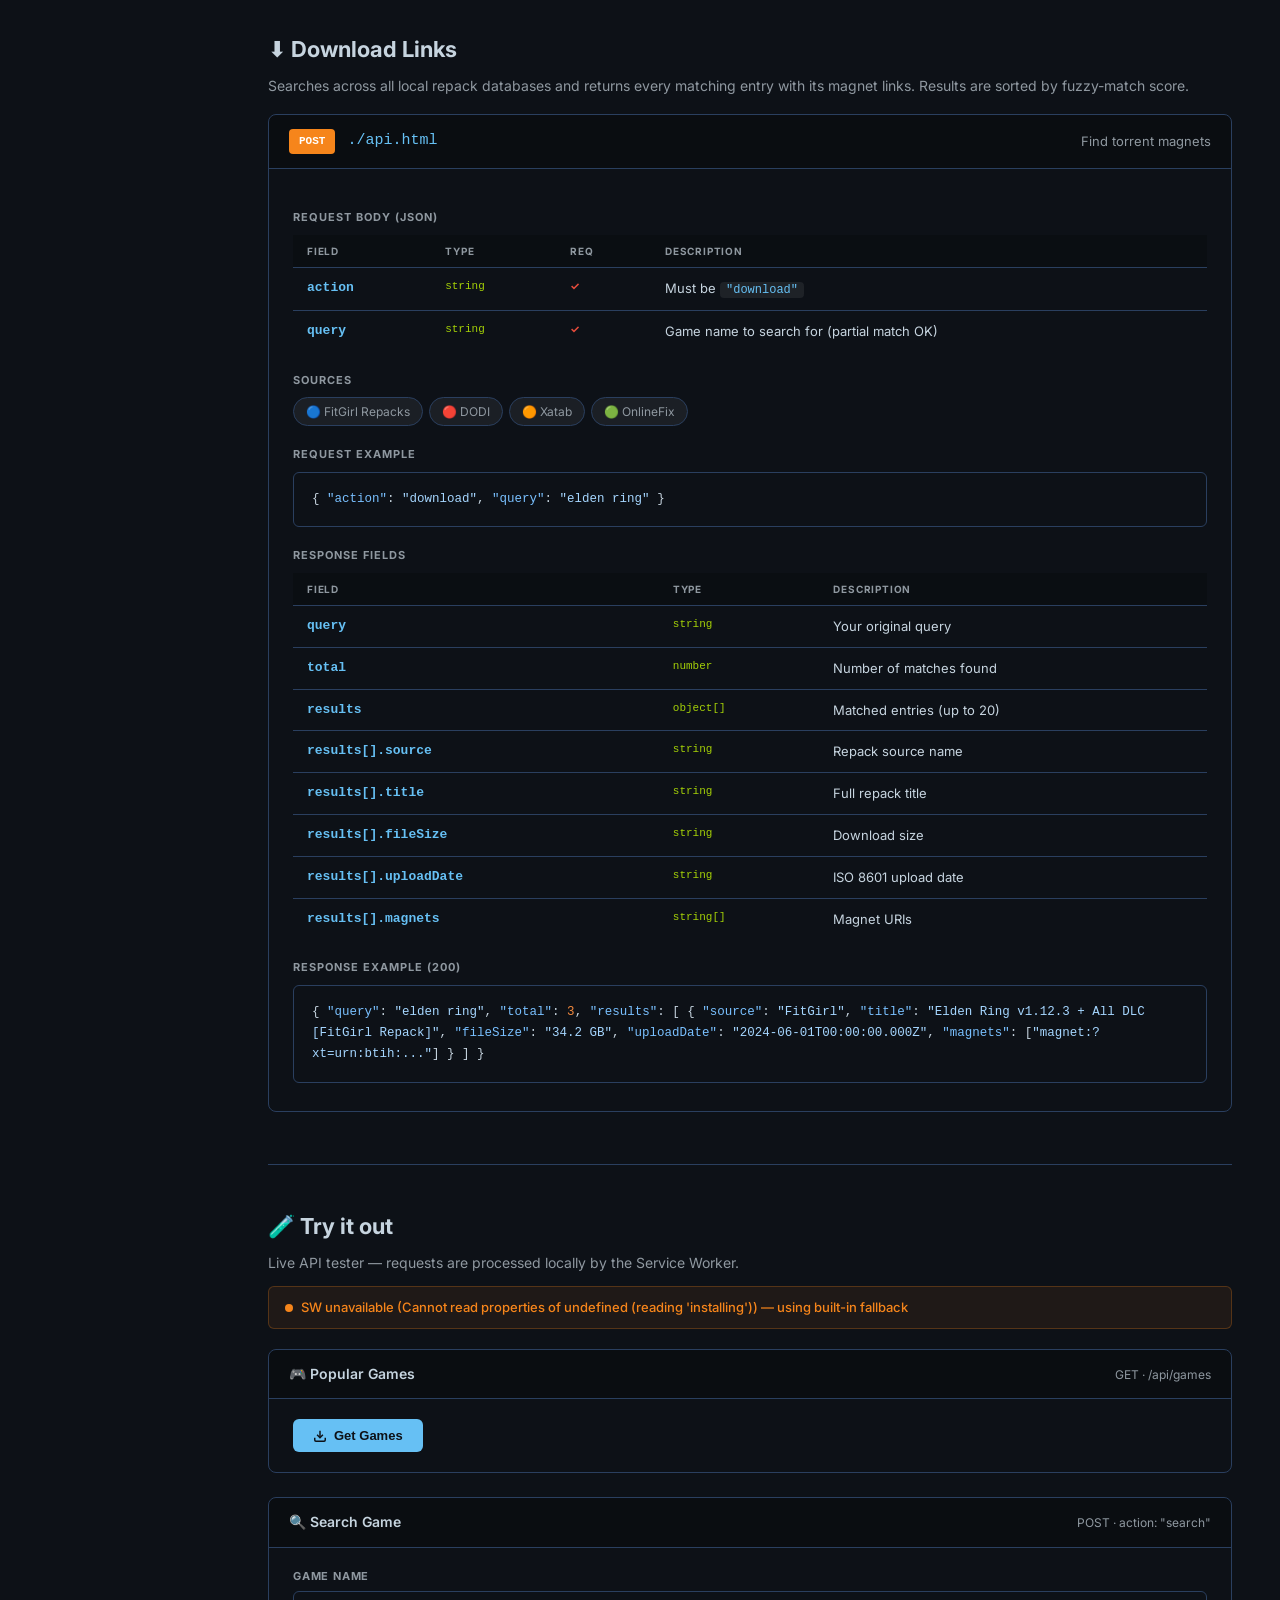
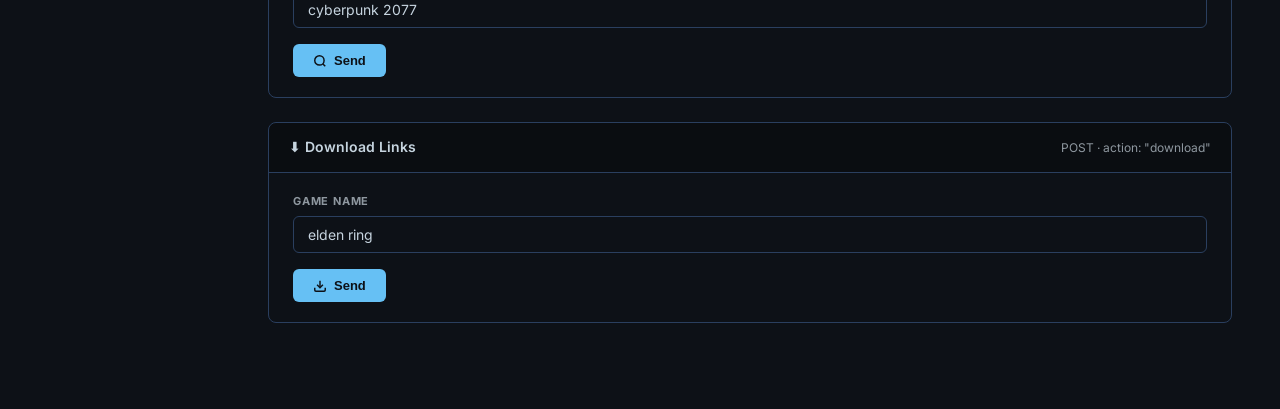
==== commit 04f94d03: "add all games backend and update all games" ====
--- a/backend/index.html
+++ b/backend/index.html
@@ -336,6 +336,9 @@
     </div>
     <div class="sb-group">
       <div class="sb-label">Endpoints</div>
+      <button class="sb-link" onclick="goto('games-doc')">
+        <span class="method-pill" style="background:var(--green)">GET</span> Popular Games
+      </button>
       <button class="sb-link" onclick="goto('search-doc')">
         <span class="method-pill">POST</span> Search Game
       </button>
@@ -391,6 +394,61 @@
 
     <hr>
 
+    <!-- ── Endpoint 0: Popular Games ───────────────────── -->
+    <div class="section" id="games-doc">
+      <h2>🎮 Popular Games</h2>
+      <p>
+        Returns a curated list of 49 popular games with details from Steam API.
+        Includes name, description, header image, genres, developers, publishers, release date, and store URL.
+      </p>
+
+      <div class="endpoint">
+        <div class="ep-head">
+          <span class="ep-method" style="background:var(--green)">GET</span>
+          <span class="ep-path">./api/games</span>
+          <span class="ep-tagline">Get popular games list</span>
+        </div>
+        <div class="ep-body">
+
+          <h3>Request</h3>
+          <p>No request body required. Simply make a GET request to the endpoint.</p>
+
+          <h3>Response fields</h3>
+          <table>
+            <thead><tr><th>Field</th><th>Type</th><th>Description</th></tr></thead>
+            <tbody>
+              <tr><td class="td-name">id</td><td class="td-type">number</td><td>Steam App ID</td></tr>
+              <tr><td class="td-name">name</td><td class="td-type">string</td><td>Game name</td></tr>
+              <tr><td class="td-name">description</td><td class="td-type">string</td><td>Short description</td></tr>
+              <tr><td class="td-name">image</td><td class="td-type">string</td><td>Header image URL</td></tr>
+              <tr><td class="td-name">genres</td><td class="td-type">string[]</td><td>Genre list</td></tr>
+              <tr><td class="td-name">developers</td><td class="td-type">string[]</td><td>Developer(s)</td></tr>
+              <tr><td class="td-name">publishers</td><td class="td-type">string[]</td><td>Publisher(s)</td></tr>
+              <tr><td class="td-name">release_date</td><td class="td-type">string|null</td><td>Release date string</td></tr>
+              <tr><td class="td-name">store_url</td><td class="td-type">string</td><td>Steam store page URL</td></tr>
+            </tbody>
+          </table>
+
+          <h3>Response example (200)</h3>
+          <div class="cb">[
+  {
+    <span class="jk">"id"</span>: <span class="jn">730</span>,
+    <span class="jk">"name"</span>: <span class="js">"Counter-Strike 2"</span>,
+    <span class="jk">"description"</span>: <span class="js">"For over two decades, Counter-Strike has offered an elite competitive experience..."</span>,
+    <span class="jk">"image"</span>: <span class="js">"https://shared.akamai.steamstatic.com/store_item_assets/steam/apps/730/header.jpg"</span>,
+    <span class="jk">"genres"</span>: [<span class="js">"Action"</span>, <span class="js">"Free To Play"</span>],
+    <span class="jk">"developers"</span>: [<span class="js">"Valve"</span>],
+    <span class="jk">"publishers"</span>: [<span class="js">"Valve"</span>],
+    <span class="jk">"release_date"</span>: <span class="js">"Aug 21, 2012"</span>,
+    <span class="jk">"store_url"</span>: <span class="js">"https://store.steampowered.com/app/730"</span>
+  }
+]</div>
+        </div>
+      </div>
+    </div>
+
+    <hr>
+
     <!-- ── Endpoint 1: Search ─────────────────────────── -->
     <div class="section" id="search-doc">
       <h2>🔍 Search Game</h2>
@@ -561,6 +619,24 @@
       <div id="sw-status" class="sw-bar loading">
         <span class="dot dot-blue"></span>
         <span id="sw-msg">Initializing Service Worker…</span>
+      </div>
+
+      <!-- Games tester -->
+      <div class="tester">
+        <div class="tester-head">
+          <span class="tester-title">🎮 Popular Games</span>
+          <span class="tester-meta">GET · /api/games</span>
+        </div>
+        <div class="tester-body">
+          <button class="btn btn-primary" id="gb" onclick="runGames()">
+            <svg width="14" height="14" viewBox="0 0 24 24" fill="none" stroke="currentColor" stroke-width="2.5">
+              <path d="M21 15v4a2 2 0 0 1-2 2H5a2 2 0 0 1-2-2v-4"/>
+              <polyline points="7 10 12 15 17 10"/><line x1="12" y1="15" x2="12" y2="3"/>
+            </svg>
+            Get Games
+          </button>
+          <div id="gr" class="resp-section" style="display:none"></div>
+        </div>
       </div>
 
       <!-- Search tester -->
@@ -743,6 +819,10 @@
   }
 
   // ── Testers ────────────────────────────────────────────────
+  async function runGames() {
+    await runGamesTest('gb', 'gr');
+  }
+
   async function runSearch() {
     const q = document.getElementById('sq').value.trim();
     if (!q) return;
@@ -774,6 +854,42 @@
       out.innerHTML = `
         <div class="resp-meta">
           <span class="status-pill ${cls}">${status} ${label}</span>
+          <span class="resp-ms">${ms} ms</span>
+        </div>
+        <div class="json-out">${highlight(JSON.stringify(data, null, 2))}</div>`;
+    } catch (e) {
+      out.innerHTML = `<div style="color:var(--red);font-size:13px;padding:8px 0">
+        ✗ ${e.message}<br>
+        <span style="color:var(--muted)">Make sure the Service Worker is active (green bar above).</span>
+      </div>`;
+    }
+
+    btn.disabled = false;
+    btn.innerHTML = orig;
+  }
+
+  async function runGamesTest(btnId, outId) {
+    const btn = document.getElementById(btnId);
+    const out = document.getElementById(outId);
+    const orig = btn.innerHTML;
+    const t0 = Date.now();
+
+    btn.disabled = true;
+    btn.innerHTML = `<span class="spin"></span> Loading games…`;
+    out.style.display = 'block';
+    out.innerHTML = `<div style="color:var(--muted);font-size:13px;padding:8px 0">
+      <span class="spin" style="vertical-align:middle;margin-right:8px"></span>Loading games…
+    </div>`;
+
+    try {
+      const res = await fetch('./api/games');
+      const data = await res.json();
+      const ms = Date.now() - t0;
+      const cls = `s${res.status}`;
+      const label = res.status === 200 ? 'OK' : 'ERROR';
+      out.innerHTML = `
+        <div class="resp-meta">
+          <span class="status-pill ${cls}">${res.status} ${label}</span>
           <span class="resp-ms">${ms} ms</span>
         </div>
         <div class="json-out">${highlight(JSON.stringify(data, null, 2))}</div>`;
